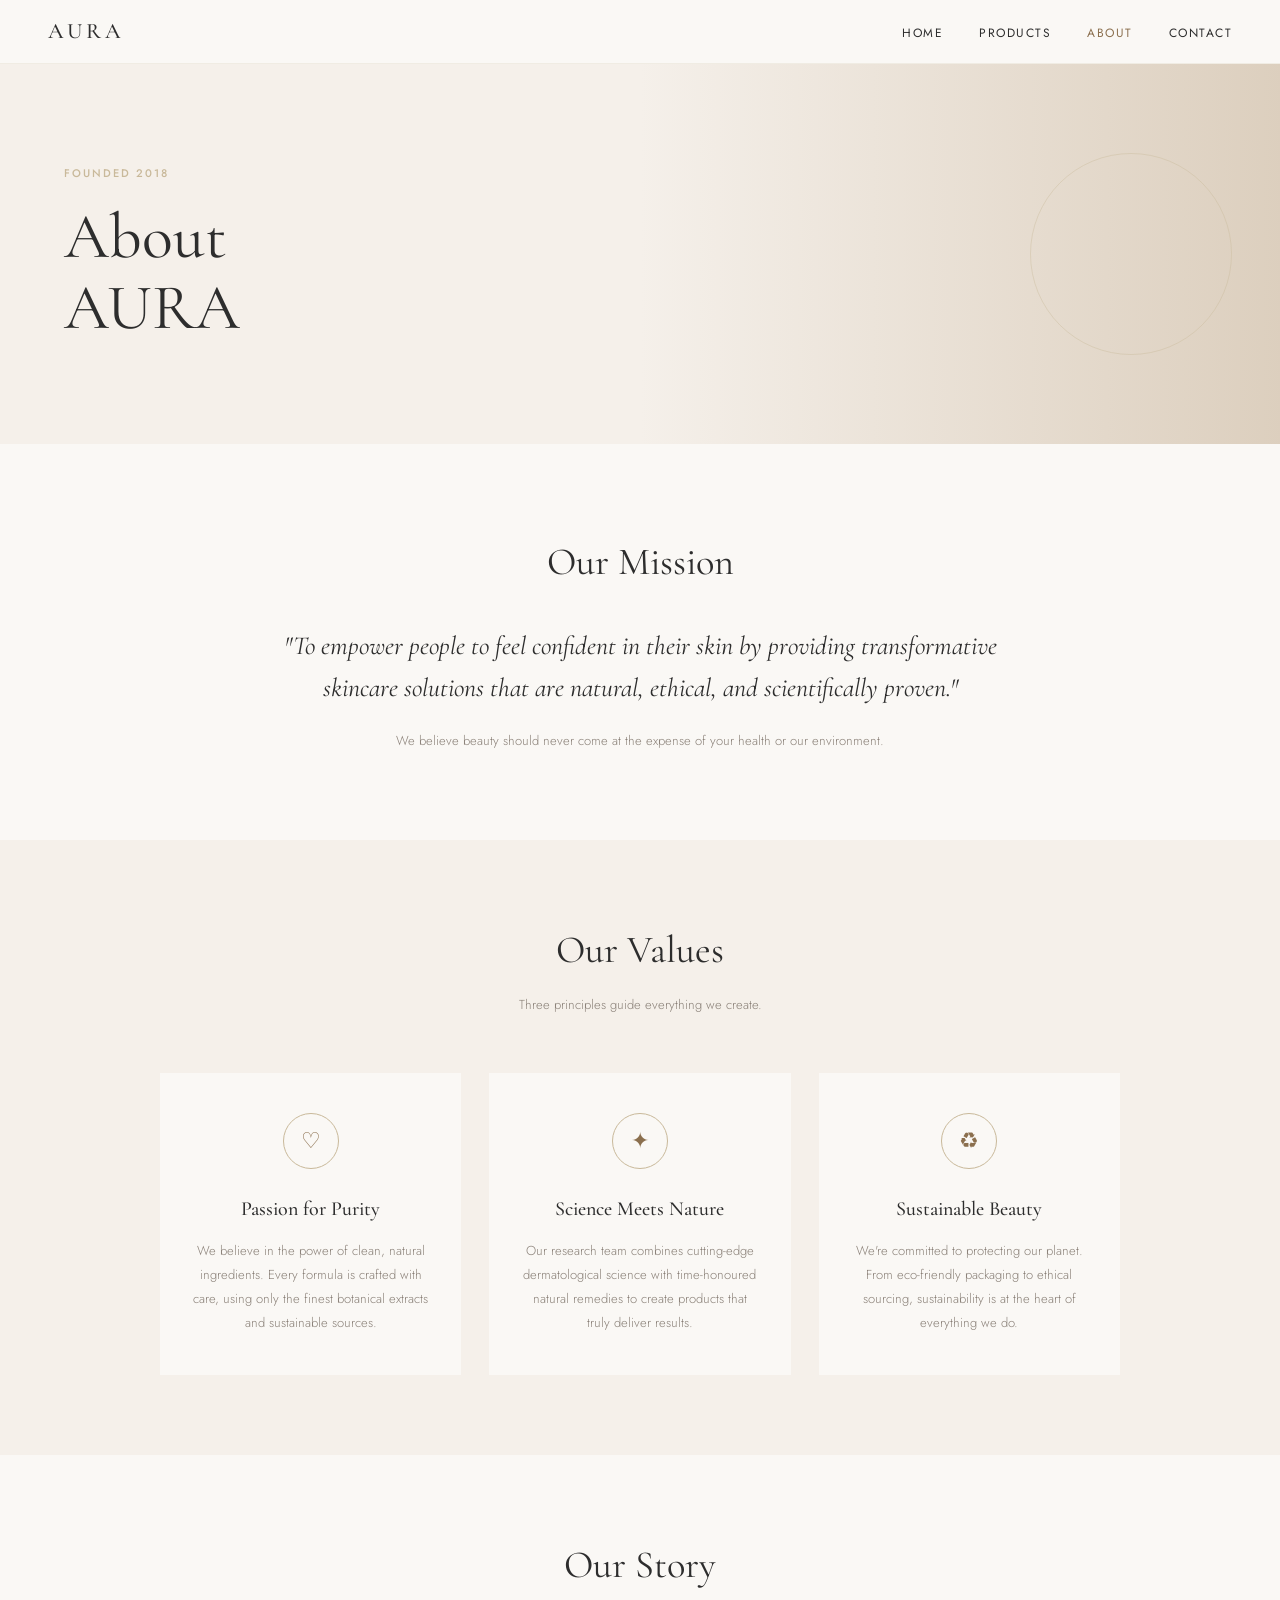
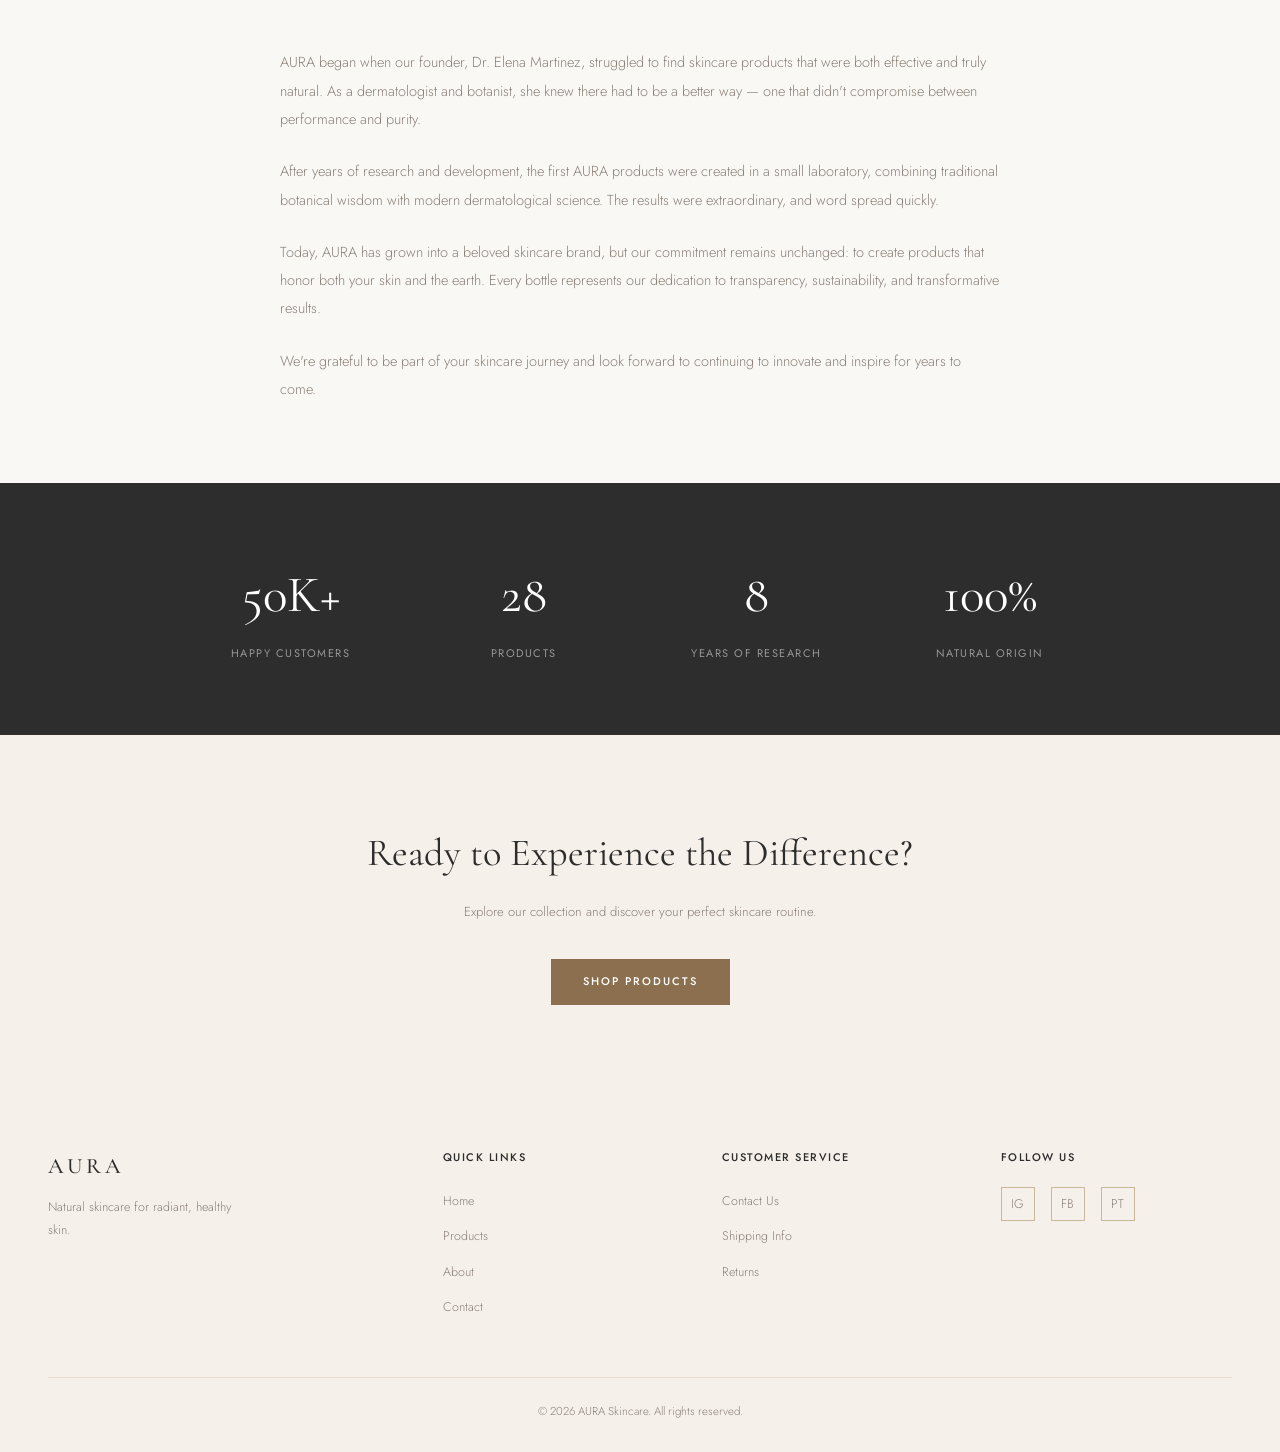
==== about.html @ e43d5040 "finished site" ====
<!DOCTYPE html>
<html lang="en">
<head>
<meta charset="UTF-8">
<meta name="viewport" content="width=device-width, initial-scale=1.0">
<title>AURA Skincare — About Us</title>
<link rel="stylesheet" href="style.css">
<style>
 
  .about-hero {
    background: var(--cream);
    position: relative;
    overflow: hidden;
    min-height: 380px;
    display: flex;
    align-items: center;
    padding: 80px 64px;
  }
  .about-hero-content { position: relative; z-index: 1; }
  .about-hero-eyebrow {
    font-size: 11px;
    letter-spacing: 2px;
    text-transform: uppercase;
    color: var(--taupe);
    margin-bottom: 20px;
    font-weight: 500;
    display: block;
  }
  .about-hero h1 {
    font-family: var(--font-display);
    font-size: clamp(36px, 5vw, 64px);
    font-weight: 400;
    color: var(--charcoal);
    line-height: 1.1;
    max-width: 480px;
  }
  .about-hero-deco {
    position: absolute;
    right: 0; top: 0; bottom: 0;
    width: 50%;
    background: linear-gradient(to left, rgba(200,180,154,0.55) 0%, transparent 100%);
    pointer-events: none;
  }
  .about-hero-deco::after {
    content: '';
    position: absolute;
    right: 48px; top: 50%;
    transform: translateY(-50%);
    width: 200px; height: 200px;
    border: 1px solid rgba(201,185,154,0.4);
    border-radius: 50%;
  }

  
  .mission-section {
    background: var(--warm-white);
    text-align: center;
    padding: 88px 48px;
  }
  .mission-quote {
    font-family: var(--font-display);
    font-size: clamp(18px, 2.5vw, 26px);
    font-weight: 400;
    color: var(--charcoal);
    max-width: 720px;
    margin: 0 auto 20px;
    line-height: 1.6;
    font-style: italic;
  }
  .mission-sub {
    font-size: 13px;
    color: var(--text-muted);
    max-width: 560px;
    margin: 0 auto;
    line-height: 1.8;
  }

  
  .values-section { background: var(--cream); }
  .values-grid {
    display: grid;
    grid-template-columns: repeat(3, 1fr);
    gap: 28px;
    max-width: 960px;
    margin: 0 auto;
  }
  .value-card {
    background: var(--warm-white);
    padding: 40px 32px;
    text-align: center;
    transition: transform 0.3s;
  }
  .value-card:hover { transform: translateY(-4px); }
  .value-card .icon {
    width: 56px; height: 56px;
    border: 1px solid var(--taupe);
    border-radius: 50%;
    display: flex; align-items: center; justify-content: center;
    margin: 0 auto 24px;
    font-size: 22px;
    color: var(--brown);
  }
  .value-card h3 {
    font-family: var(--font-display);
    font-size: 20px;
    font-weight: 500;
    margin-bottom: 14px;
    color: var(--charcoal);
  }
  .value-card p { font-size: 13px; color: var(--text-muted); line-height: 1.85; }

  
  .story-section { background: var(--warm-white); }
  .story-inner {
    max-width: 720px;
    margin: 0 auto;
  }
  .story-inner p {
    font-size: 14.5px;
    color: var(--text-muted);
    line-height: 1.95;
    margin-bottom: 24px;
  }
  .story-inner p:last-child { margin-bottom: 0; }

  
  .stats-section {
    background: var(--charcoal);
    padding: 72px 48px;
  }
  .stats-grid {
    display: grid;
    grid-template-columns: repeat(4, 1fr);
    gap: 32px;
    max-width: 900px;
    margin: 0 auto;
    text-align: center;
  }
  .stat-number {
    font-family: var(--font-display);
    font-size: clamp(36px, 4vw, 52px);
    font-weight: 400;
    color: white;
    margin-bottom: 8px;
  }
  .stat-label {
    font-size: 11px;
    letter-spacing: 1.5px;
    text-transform: uppercase;
    color: rgba(255,255,255,0.5);
    font-weight: 400;
  }

  
  .cta-section {
    background: var(--cream);
    text-align: center;
    padding: 88px 48px;
  }

  
  @media (max-width: 900px) {
    .about-hero { padding: 64px 32px; min-height: 280px; }
    .about-hero-deco { width: 30%; }
    .mission-section { padding: 64px 24px; }
    .values-section { padding: 56px 24px; }
    .values-grid { grid-template-columns: 1fr; gap: 20px; }
    .story-section { padding: 56px 24px; }
    .stats-section { padding: 56px 24px; }
    .stats-grid { grid-template-columns: repeat(2, 1fr); }
    .cta-section { padding: 64px 24px; }
  }
  @media (max-width: 580px) {
    .about-hero { padding: 48px 20px; min-height: 220px; }
    .about-hero-deco { display: none; }
    .stats-grid { grid-template-columns: repeat(2, 1fr); gap: 24px; }
  }
</style>
</head>
<body>

<nav>
  <a href="index.html" class="nav-logo">AURA</a>
  <ul class="nav-links">
    <li><a href="index.html">Home</a></li>
    <li><a href="products.html">Products</a></li>
    <li><a href="about.html" class="active">About</a></li>
    <li><a href="contact.html">Contact</a></li>
  </ul>
  <button class="nav-hamburger" onclick="openMenu()" aria-label="Open menu">
    <span></span><span></span><span></span>
  </button>
</nav>

<div class="mobile-menu" id="mobileMenu">
  <button class="mobile-menu-close" onclick="closeMenu()">&#10005;</button>
  <a href="index.html">Home</a>
  <a href="products.html">Products</a>
  <a href="about.html">About</a>
  <a href="contact.html">Contact</a>
</div>

<div class="page-wrap">


  <div class="about-hero">
    <div class="about-hero-content">
      <span class="about-hero-eyebrow">Founded 2018</span>
      <h1>About<br>AURA</h1>
    </div>
    <div class="about-hero-deco"></div>
  </div>

  
  <section class="mission-section">
    <h2 class="section-title" style="margin-bottom:32px;">Our Mission</h2>
    <p class="mission-quote">"To empower people to feel confident in their skin by providing transformative skincare solutions that are natural, ethical, and scientifically proven."</p>
    <p class="mission-sub">We believe beauty should never come at the expense of your health or our environment.</p>
  </section>


  <section class="values-section">
    <h2 class="section-title">Our Values</h2>
    <p class="section-sub">Three principles guide everything we create.</p>
    <div class="values-grid">
      <div class="value-card">
        <div class="icon">♡</div>
        <h3>Passion for Purity</h3>
        <p>We believe in the power of clean, natural ingredients. Every formula is crafted with care, using only the finest botanical extracts and sustainable sources.</p>
      </div>
      <div class="value-card">
        <div class="icon">✦</div>
        <h3>Science Meets Nature</h3>
        <p>Our research team combines cutting-edge dermatological science with time-honoured natural remedies to create products that truly deliver results.</p>
      </div>
      <div class="value-card">
        <div class="icon">♻</div>
        <h3>Sustainable Beauty</h3>
        <p>We're committed to protecting our planet. From eco-friendly packaging to ethical sourcing, sustainability is at the heart of everything we do.</p>
      </div>
    </div>
  </section>

 
  <section class="story-section">
    <h2 class="section-title" style="margin-bottom:52px;">Our Story</h2>
    <div class="story-inner">
      <p>AURA began when our founder, Dr. Elena Martinez, struggled to find skincare products that were both effective and truly natural. As a dermatologist and botanist, she knew there had to be a better way — one that didn't compromise between performance and purity.</p>
      <p>After years of research and development, the first AURA products were created in a small laboratory, combining traditional botanical wisdom with modern dermatological science. The results were extraordinary, and word spread quickly.</p>
      <p>Today, AURA has grown into a beloved skincare brand, but our commitment remains unchanged: to create products that honor both your skin and the earth. Every bottle represents our dedication to transparency, sustainability, and transformative results.</p>
      <p>We're grateful to be part of your skincare journey and look forward to continuing to innovate and inspire for years to come.</p>
    </div>
  </section>

  
  <div class="stats-section">
    <div class="stats-grid">
      <div>
        <div class="stat-number">50K+</div>
        <div class="stat-label">Happy Customers</div>
      </div>
      <div>
        <div class="stat-number">28</div>
        <div class="stat-label">Products</div>
      </div>
      <div>
        <div class="stat-number">8</div>
        <div class="stat-label">Years of Research</div>
      </div>
      <div>
        <div class="stat-number">100%</div>
        <div class="stat-label">Natural Origin</div>
      </div>
    </div>
  </div>

  
  <div class="cta-section">
    <h2 class="section-title" style="margin-bottom:16px;">Ready to Experience the Difference?</h2>
    <p class="section-sub" style="margin-bottom:36px;">Explore our collection and discover your perfect skincare routine.</p>
    <a href="products.html" class="btn-primary">Shop Products</a>
  </div>

  <footer>
    <div class="footer-grid">
      <div class="footer-brand">
        <a href="index.html" class="nav-logo">AURA</a>
        <p>Natural skincare for radiant, healthy skin.</p>
      </div>
      <div class="footer-col">
        <h4>Quick Links</h4>
        <ul>
          <li><a href="index.html">Home</a></li>
          <li><a href="products.html">Products</a></li>
          <li><a href="about.html">About</a></li>
          <li><a href="contact.html">Contact</a></li>
        </ul>
      </div>
      <div class="footer-col">
        <h4>Customer Service</h4>
        <ul>
          <li><a href="contact.html">Contact Us</a></li>
          <li><a href="#">Shipping Info</a></li>
          <li><a href="#">Returns</a></li>
        </ul>
      </div>
      <div class="footer-col">
        <h4>Follow Us</h4>
        <div class="social-links">
          <a href="#" class="social-link">IG</a>
          <a href="#" class="social-link">FB</a>
          <a href="#" class="social-link">PT</a>
        </div>
      </div>
    </div>
    <div class="footer-bottom">© 2026 AURA Skincare. All rights reserved.</div>
  </footer>

</div>
</body>
</html>
---- style.css ----
@import url('https://fonts.googleapis.com/css2?family=Cormorant+Garamond:ital,wght@0,300;0,400;0,500;0,600;1,300;1,400&family=Jost:wght@300;400;500;600&display=swap');

:root {
  --cream: #f5f0ea;
  --warm-white: #faf8f5;
  --sand: #e8ddd0;
  --taupe: #c9b99a;
  --brown: #8b6f4e;
  --dark-brown: #5c4535;
  --charcoal: #2d2d2d;
  --text-muted: #8a8078;
  --gold: #b8956a;
  --font-display: 'Cormorant Garamond', Georgia, serif;
  --font-body: 'Jost', sans-serif;
}

* { margin: 0; padding: 0; box-sizing: border-box; }
html { scroll-behavior: smooth; }

body {
  font-family: var(--font-body);
  background: var(--warm-white);
  color: var(--charcoal);
  font-weight: 300;
  line-height: 1.6;
}


nav {
  position: fixed;
  top: 0; left: 0; right: 0;
  z-index: 100;
  background: rgba(250,248,245,0.96);
  backdrop-filter: blur(8px);
  border-bottom: 1px solid rgba(201,185,154,0.2);
  display: flex;
  align-items: center;
  justify-content: space-between;
  padding: 0 48px;
  height: 64px;
}

.nav-logo {
  font-family: var(--font-display);
  font-size: 22px;
  font-weight: 500;
  letter-spacing: 4px;
  color: var(--charcoal);
  text-decoration: none;
}

.nav-links {
  display: flex;
  gap: 36px;
  list-style: none;
}

.nav-links a {
  font-size: 12px;
  letter-spacing: 1.5px;
  text-transform: uppercase;
  color: var(--charcoal);
  text-decoration: none;
  font-weight: 400;
  transition: color 0.2s;
}
.nav-links a:hover,
.nav-links a.active { color: var(--brown); }

.nav-hamburger {
  display: none;
  flex-direction: column;
  gap: 5px;
  cursor: pointer;
  padding: 4px;
  background: none;
  border: none;
}
.nav-hamburger span {
  display: block;
  width: 24px;
  height: 1.5px;
  background: var(--charcoal);
  transition: all 0.3s;
}


.mobile-menu {
  display: none;
  position: fixed;
  inset: 0;
  background: var(--warm-white);
  z-index: 200;
  flex-direction: column;
  align-items: center;
  justify-content: center;
  gap: 40px;
}
.mobile-menu.open { display: flex; }
.mobile-menu a {
  font-family: var(--font-display);
  font-size: 32px;
  font-weight: 400;
  color: var(--charcoal);
  text-decoration: none;
  letter-spacing: 2px;
}
.mobile-menu-close {
  position: absolute;
  top: 20px; right: 24px;
  font-size: 28px;
  cursor: pointer;
  color: var(--charcoal);
  background: none;
  border: none;
  line-height: 1;
}


.page-wrap { padding-top: 64px; }


.btn-primary {
  display: inline-block;
  background: var(--brown);
  color: white;
  padding: 14px 32px;
  font-family: var(--font-body);
  font-size: 11px;
  letter-spacing: 2px;
  text-transform: uppercase;
  font-weight: 500;
  border: none;
  cursor: pointer;
  transition: background 0.25s, transform 0.2s;
  text-decoration: none;
}
.btn-primary:hover { background: var(--dark-brown); transform: translateY(-1px); }

.btn-outline {
  display: inline-block;
  background: transparent;
  color: var(--brown);
  padding: 13px 32px;
  font-family: var(--font-body);
  font-size: 11px;
  letter-spacing: 2px;
  text-transform: uppercase;
  font-weight: 500;
  border: 1px solid var(--brown);
  cursor: pointer;
  transition: all 0.25s;
  text-decoration: none;
}
.btn-outline:hover { background: var(--brown); color: white; }


section { padding: 80px 48px; }

.section-title {
  font-family: var(--font-display);
  font-size: clamp(28px, 3vw, 40px);
  font-weight: 400;
  text-align: center;
  margin-bottom: 12px;
  color: var(--charcoal);
}

.section-sub {
  text-align: center;
  font-size: 13px;
  color: var(--text-muted);
  margin-bottom: 56px;
  max-width: 480px;
  margin-left: auto;
  margin-right: auto;
  line-height: 1.8;
}

.center { text-align: center; }


.product-card {
  background: var(--warm-white);
  overflow: hidden;
  transition: transform 0.3s, box-shadow 0.3s;
}
.product-card:hover {
  transform: translateY(-4px);
  box-shadow: 0 12px 40px rgba(0,0,0,0.08);
}
.product-card-img {
  width: 100%;
  aspect-ratio: 1;
  object-fit: cover;
  background: var(--sand);
}
.product-card-body { padding: 20px 20px 24px; }
.product-badge {
  font-size: 10px;
  letter-spacing: 1.5px;
  text-transform: uppercase;
  color: var(--taupe);
  margin-bottom: 6px;
  font-weight: 400;
}
.product-name {
  font-family: var(--font-display);
  font-size: 16px;
  font-weight: 500;
  margin-bottom: 4px;
  color: var(--charcoal);
}
.product-desc {
  font-size: 12px;
  color: var(--text-muted);
  margin-bottom: 16px;
  line-height: 1.7;
}
.product-footer {
  display: flex;
  align-items: center;
  justify-content: space-between;
}
.product-price {
  font-family: var(--font-display);
  font-size: 18px;
  font-weight: 400;
  color: var(--charcoal);
}
.btn-cart {
  background: var(--brown);
  color: white;
  border: none;
  padding: 9px 18px;
  font-size: 10px;
  letter-spacing: 1.5px;
  text-transform: uppercase;
  cursor: pointer;
  font-family: var(--font-body);
  font-weight: 500;
  transition: background 0.2s;
}
.btn-cart:hover { background: var(--dark-brown); }


footer {
  background: var(--cream);
  padding: 56px 48px 32px;
}
.footer-grid {
  display: grid;
  grid-template-columns: 1.5fr 1fr 1fr 1fr;
  gap: 48px;
  margin-bottom: 48px;
}
.footer-brand p {
  font-size: 12.5px;
  color: var(--text-muted);
  line-height: 1.8;
  margin-top: 12px;
  max-width: 200px;
}
.footer-col h4 {
  font-size: 11px;
  letter-spacing: 1.5px;
  text-transform: uppercase;
  font-weight: 500;
  margin-bottom: 20px;
  color: var(--charcoal);
}
.footer-col ul { list-style: none; }
.footer-col li { margin-bottom: 10px; }
.footer-col a {
  font-size: 12.5px;
  color: var(--text-muted);
  text-decoration: none;
  transition: color 0.2s;
}
.footer-col a:hover { color: var(--brown); }
.social-links { display: flex; gap: 16px; }
.social-link {
  width: 34px; height: 34px;
  border: 1px solid var(--taupe);
  display: flex; align-items: center; justify-content: center;
  color: var(--text-muted);
  text-decoration: none;
  font-size: 13px;
  transition: all 0.2s;
}
.social-link:hover { border-color: var(--brown); color: var(--brown); }
.footer-bottom {
  border-top: 1px solid var(--sand);
  padding-top: 24px;
  font-size: 11.5px;
  color: var(--text-muted);
  text-align: center;
}


.newsletter-section {
  background: var(--charcoal);
  padding: 80px 48px;
  text-align: center;
}
.newsletter-section .section-title { color: white; }
.newsletter-section .section-sub { color: rgba(255,255,255,0.55); }
.newsletter-form {
  display: flex;
  max-width: 420px;
  margin: 0 auto;
}
.newsletter-form input {
  flex: 1;
  padding: 14px 20px;
  border: none;
  background: rgba(255,255,255,0.1);
  color: white;
  font-family: var(--font-body);
  font-size: 13px;
  outline: none;
}
.newsletter-form input::placeholder { color: rgba(255,255,255,0.4); }
@media (max-width: 900px) {
  nav { padding: 0 24px; }
  .nav-links { display: none; }
  .nav-hamburger { display: flex; }

  section { padding: 56px 24px; }
  footer { padding: 48px 24px 24px; }

  .footer-grid { grid-template-columns: 1fr 1fr; gap: 36px; }

  .newsletter-section { padding: 56px 24px; }
  .newsletter-form { flex-direction: column; }
}

@media (max-width: 580px) {
  nav { height: 56px; }
  .page-wrap { padding-top: 56px; }
  .footer-grid { grid-template-columns: 1fr; }
  section { padding: 48px 20px; }
}
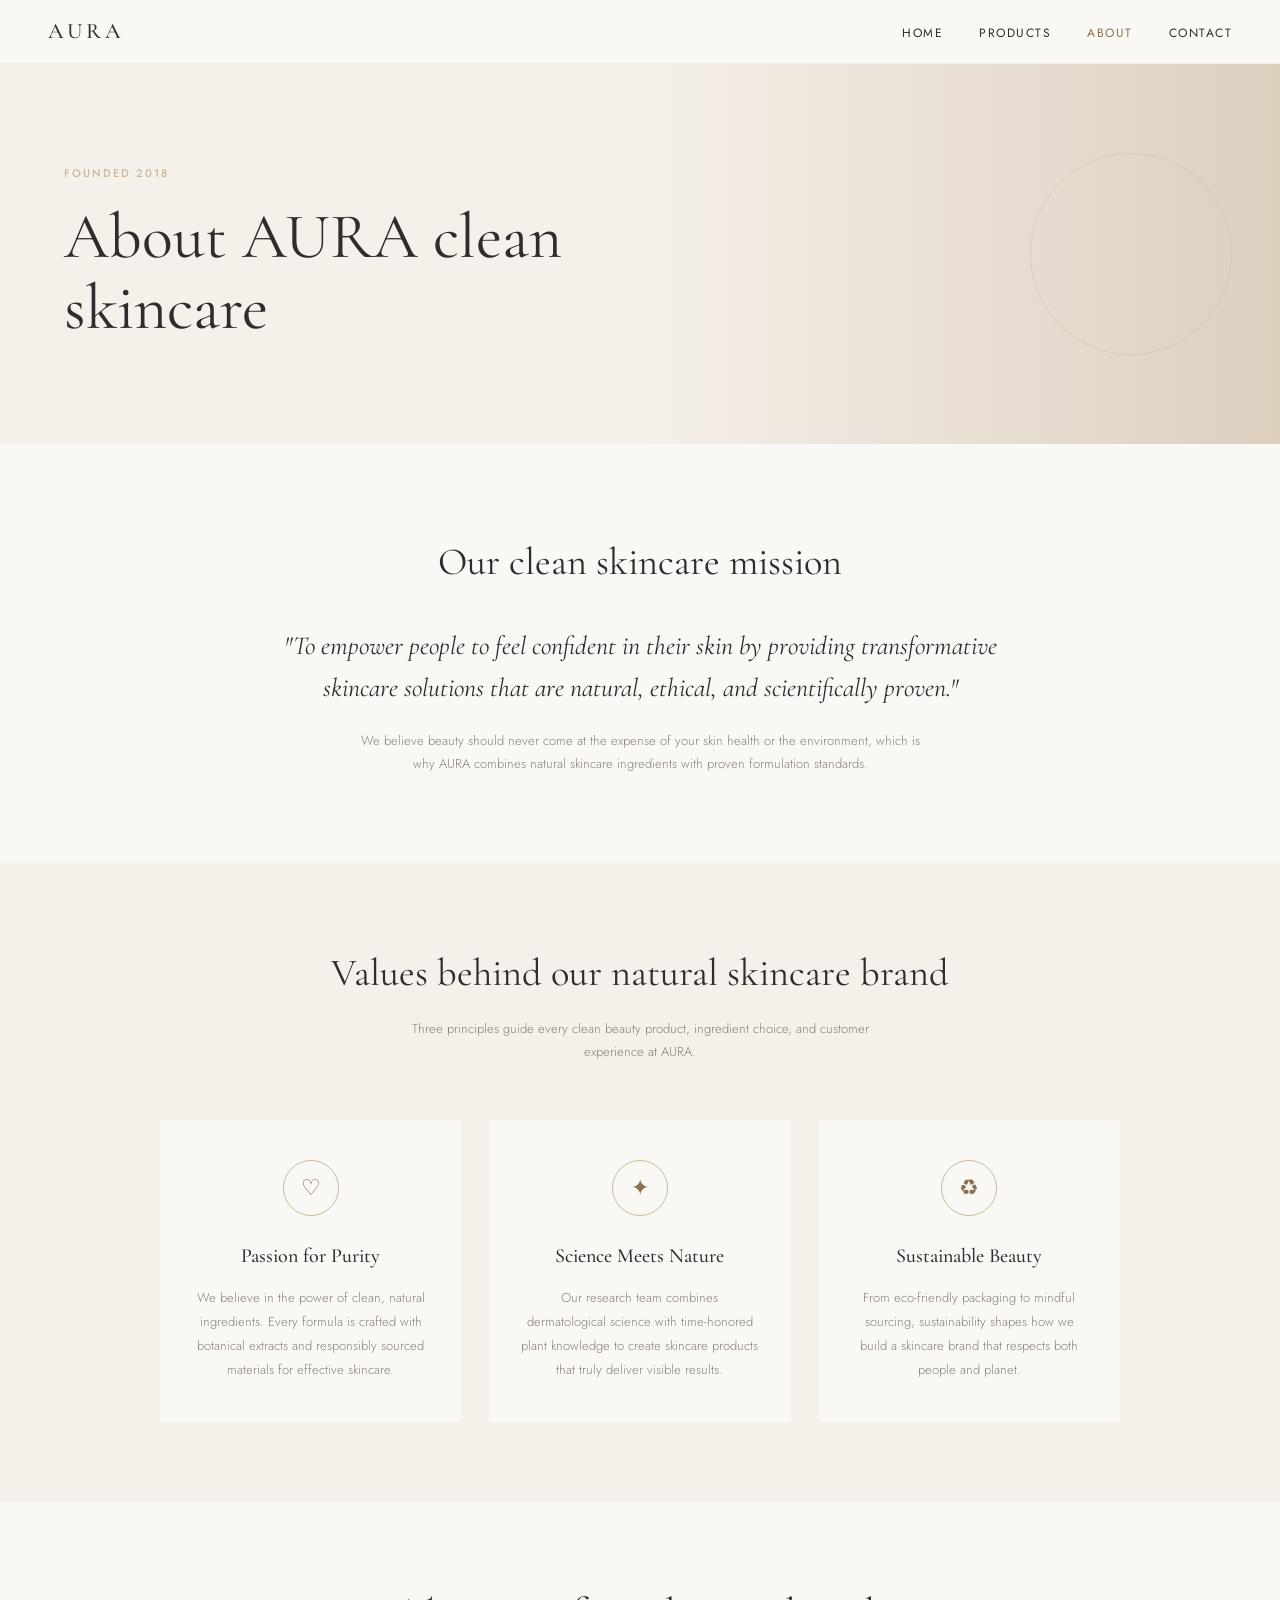
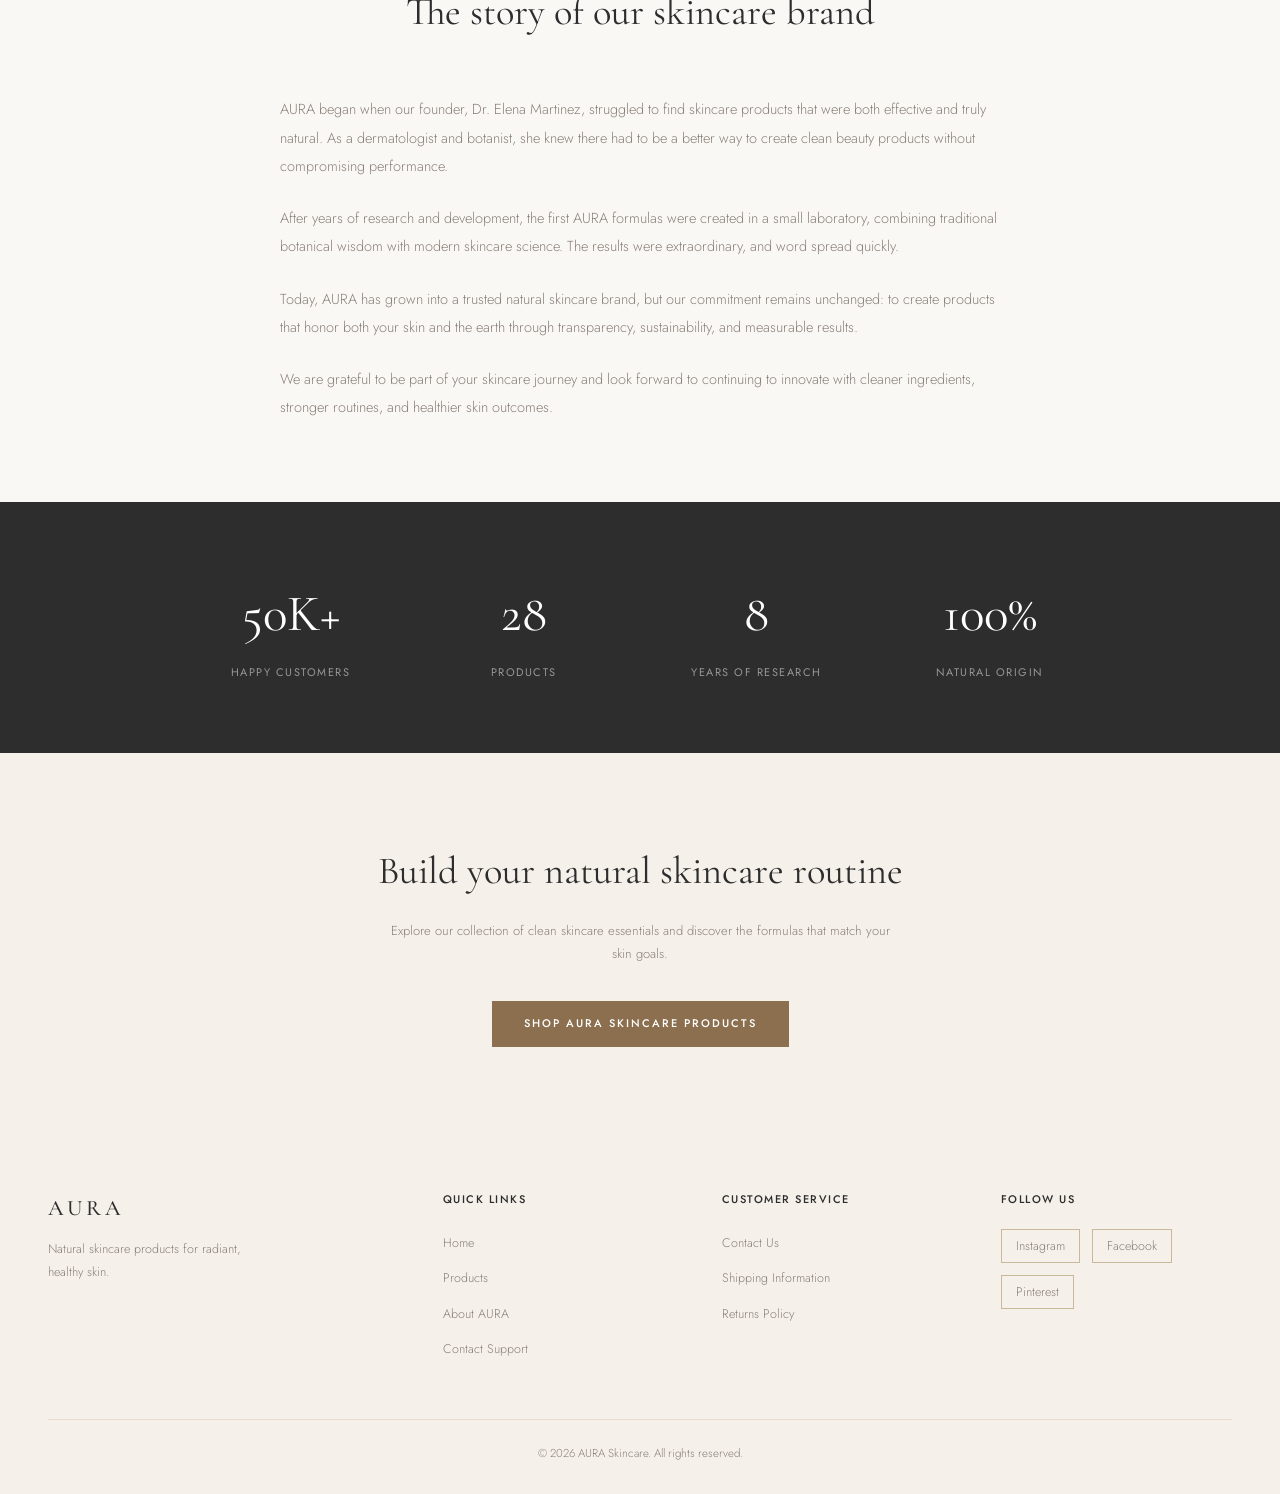
==== commit 49c0047f: "Improve AURA website for Homework 9" ====
--- a/about.html
+++ b/about.html
@@ -3,10 +3,11 @@
 <head>
 <meta charset="UTF-8">
 <meta name="viewport" content="width=device-width, initial-scale=1.0">
-<title>AURA Skincare — About Us</title>
+<meta name="description" content="Learn about AURA Skincare, our clean beauty mission, sustainable skincare values, and the natural skincare philosophy behind every product we create.">
+<meta name="keywords" content="about skincare brand, clean beauty brand, sustainable skincare, natural skincare philosophy, dermatologist skincare brand">
+<title>About AURA Skincare | Clean Beauty Brand Story</title>
 <link rel="stylesheet" href="style.css">
 <style>
- 
   .about-hero {
     background: var(--cream);
     position: relative;
@@ -16,7 +17,10 @@
     align-items: center;
     padding: 80px 64px;
   }
-  .about-hero-content { position: relative; z-index: 1; }
+  .about-hero-content {
+    position: relative;
+    z-index: 1;
+  }
   .about-hero-eyebrow {
     font-size: 11px;
     letter-spacing: 2px;
@@ -32,26 +36,29 @@
     font-weight: 400;
     color: var(--charcoal);
     line-height: 1.1;
-    max-width: 480px;
+    max-width: 560px;
   }
   .about-hero-deco {
     position: absolute;
-    right: 0; top: 0; bottom: 0;
+    right: 0;
+    top: 0;
+    bottom: 0;
     width: 50%;
     background: linear-gradient(to left, rgba(200,180,154,0.55) 0%, transparent 100%);
     pointer-events: none;
   }
   .about-hero-deco::after {
-    content: '';
+    content: "";
     position: absolute;
-    right: 48px; top: 50%;
+    right: 48px;
+    top: 50%;
     transform: translateY(-50%);
-    width: 200px; height: 200px;
+    width: 200px;
+    height: 200px;
     border: 1px solid rgba(201,185,154,0.4);
     border-radius: 50%;
   }
 
-  
   .mission-section {
     background: var(--warm-white);
     text-align: center;
@@ -75,7 +82,6 @@
     line-height: 1.8;
   }
 
-  
   .values-section { background: var(--cream); }
   .values-grid {
     display: grid;
@@ -92,10 +98,13 @@
   }
   .value-card:hover { transform: translateY(-4px); }
   .value-card .icon {
-    width: 56px; height: 56px;
+    width: 56px;
+    height: 56px;
     border: 1px solid var(--taupe);
     border-radius: 50%;
-    display: flex; align-items: center; justify-content: center;
+    display: flex;
+    align-items: center;
+    justify-content: center;
     margin: 0 auto 24px;
     font-size: 22px;
     color: var(--brown);
@@ -107,9 +116,12 @@
     margin-bottom: 14px;
     color: var(--charcoal);
   }
-  .value-card p { font-size: 13px; color: var(--text-muted); line-height: 1.85; }
-
-  
+  .value-card p {
+    font-size: 13px;
+    color: var(--text-muted);
+    line-height: 1.85;
+  }
+
   .story-section { background: var(--warm-white); }
   .story-inner {
     max-width: 720px;
@@ -123,7 +135,6 @@
   }
   .story-inner p:last-child { margin-bottom: 0; }
 
-  
   .stats-section {
     background: var(--charcoal);
     padding: 72px 48px;
@@ -151,109 +162,105 @@
     font-weight: 400;
   }
 
-  
   .cta-section {
     background: var(--cream);
     text-align: center;
     padding: 88px 48px;
   }
 
-  
   @media (max-width: 900px) {
-    .about-hero { padding: 64px 32px; min-height: 280px; }
+    .about-hero {
+      padding: 64px 32px;
+      min-height: 280px;
+    }
     .about-hero-deco { width: 30%; }
     .mission-section { padding: 64px 24px; }
     .values-section { padding: 56px 24px; }
-    .values-grid { grid-template-columns: 1fr; gap: 20px; }
+    .values-grid {
+      grid-template-columns: 1fr;
+      gap: 20px;
+    }
     .story-section { padding: 56px 24px; }
     .stats-section { padding: 56px 24px; }
     .stats-grid { grid-template-columns: repeat(2, 1fr); }
     .cta-section { padding: 64px 24px; }
   }
   @media (max-width: 580px) {
-    .about-hero { padding: 48px 20px; min-height: 220px; }
+    .about-hero {
+      padding: 48px 20px;
+      min-height: 220px;
+    }
     .about-hero-deco { display: none; }
-    .stats-grid { grid-template-columns: repeat(2, 1fr); gap: 24px; }
+    .stats-grid {
+      grid-template-columns: repeat(2, 1fr);
+      gap: 24px;
+    }
   }
 </style>
 </head>
 <body>
-
-<nav>
-  <a href="index.html" class="nav-logo">AURA</a>
-  <ul class="nav-links">
-    <li><a href="index.html">Home</a></li>
-    <li><a href="products.html">Products</a></li>
-    <li><a href="about.html" class="active">About</a></li>
-    <li><a href="contact.html">Contact</a></li>
-  </ul>
-  <button class="nav-hamburger" onclick="openMenu()" aria-label="Open menu">
-    <span></span><span></span><span></span>
-  </button>
-</nav>
-
-<div class="mobile-menu" id="mobileMenu">
-  <button class="mobile-menu-close" onclick="closeMenu()">&#10005;</button>
-  <a href="index.html">Home</a>
-  <a href="products.html">Products</a>
-  <a href="about.html">About</a>
-  <a href="contact.html">Contact</a>
-</div>
-
-<div class="page-wrap">
-
-
-  <div class="about-hero">
+<a class="skip-link" href="#main-content">Skip to main content</a>
+
+<header class="site-header">
+  <nav aria-label="Primary navigation">
+    <a href="index.html" class="nav-logo">AURA</a>
+    <ul class="nav-links">
+      <li><a href="index.html">Home</a></li>
+      <li><a href="products.html">Products</a></li>
+      <li><a href="about.html" class="active">About</a></li>
+      <li><a href="contact.html">Contact</a></li>
+    </ul>
+  </nav>
+</header>
+
+<main class="page-wrap" id="main-content">
+  <section class="about-hero" aria-labelledby="about-hero-title">
     <div class="about-hero-content">
       <span class="about-hero-eyebrow">Founded 2018</span>
-      <h1>About<br>AURA</h1>
-    </div>
-    <div class="about-hero-deco"></div>
-  </div>
-
-  
+      <h1 id="about-hero-title">About AURA clean skincare</h1>
+    </div>
+    <div class="about-hero-deco" aria-hidden="true"></div>
+  </section>
+
   <section class="mission-section">
-    <h2 class="section-title" style="margin-bottom:32px;">Our Mission</h2>
+    <h2 class="section-title" style="margin-bottom:32px;">Our clean skincare mission</h2>
     <p class="mission-quote">"To empower people to feel confident in their skin by providing transformative skincare solutions that are natural, ethical, and scientifically proven."</p>
-    <p class="mission-sub">We believe beauty should never come at the expense of your health or our environment.</p>
-  </section>
-
+    <p class="mission-sub">We believe beauty should never come at the expense of your skin health or the environment, which is why AURA combines natural skincare ingredients with proven formulation standards.</p>
+  </section>
 
   <section class="values-section">
-    <h2 class="section-title">Our Values</h2>
-    <p class="section-sub">Three principles guide everything we create.</p>
+    <h2 class="section-title">Values behind our natural skincare brand</h2>
+    <p class="section-sub">Three principles guide every clean beauty product, ingredient choice, and customer experience at AURA.</p>
     <div class="values-grid">
-      <div class="value-card">
-        <div class="icon">♡</div>
+      <article class="value-card">
+        <div class="icon" aria-hidden="true">♡</div>
         <h3>Passion for Purity</h3>
-        <p>We believe in the power of clean, natural ingredients. Every formula is crafted with care, using only the finest botanical extracts and sustainable sources.</p>
-      </div>
-      <div class="value-card">
-        <div class="icon">✦</div>
+        <p>We believe in the power of clean, natural ingredients. Every formula is crafted with botanical extracts and responsibly sourced materials for effective skincare.</p>
+      </article>
+      <article class="value-card">
+        <div class="icon" aria-hidden="true">✦</div>
         <h3>Science Meets Nature</h3>
-        <p>Our research team combines cutting-edge dermatological science with time-honoured natural remedies to create products that truly deliver results.</p>
-      </div>
-      <div class="value-card">
-        <div class="icon">♻</div>
+        <p>Our research team combines dermatological science with time-honored plant knowledge to create skincare products that truly deliver visible results.</p>
+      </article>
+      <article class="value-card">
+        <div class="icon" aria-hidden="true">♻</div>
         <h3>Sustainable Beauty</h3>
-        <p>We're committed to protecting our planet. From eco-friendly packaging to ethical sourcing, sustainability is at the heart of everything we do.</p>
-      </div>
-    </div>
-  </section>
-
- 
+        <p>From eco-friendly packaging to mindful sourcing, sustainability shapes how we build a skincare brand that respects both people and planet.</p>
+      </article>
+    </div>
+  </section>
+
   <section class="story-section">
-    <h2 class="section-title" style="margin-bottom:52px;">Our Story</h2>
+    <h2 class="section-title" style="margin-bottom:52px;">The story of our skincare brand</h2>
     <div class="story-inner">
-      <p>AURA began when our founder, Dr. Elena Martinez, struggled to find skincare products that were both effective and truly natural. As a dermatologist and botanist, she knew there had to be a better way — one that didn't compromise between performance and purity.</p>
-      <p>After years of research and development, the first AURA products were created in a small laboratory, combining traditional botanical wisdom with modern dermatological science. The results were extraordinary, and word spread quickly.</p>
-      <p>Today, AURA has grown into a beloved skincare brand, but our commitment remains unchanged: to create products that honor both your skin and the earth. Every bottle represents our dedication to transparency, sustainability, and transformative results.</p>
-      <p>We're grateful to be part of your skincare journey and look forward to continuing to innovate and inspire for years to come.</p>
-    </div>
-  </section>
-
-  
-  <div class="stats-section">
+      <p>AURA began when our founder, Dr. Elena Martinez, struggled to find skincare products that were both effective and truly natural. As a dermatologist and botanist, she knew there had to be a better way to create clean beauty products without compromising performance.</p>
+      <p>After years of research and development, the first AURA formulas were created in a small laboratory, combining traditional botanical wisdom with modern skincare science. The results were extraordinary, and word spread quickly.</p>
+      <p>Today, AURA has grown into a trusted natural skincare brand, but our commitment remains unchanged: to create products that honor both your skin and the earth through transparency, sustainability, and measurable results.</p>
+      <p>We are grateful to be part of your skincare journey and look forward to continuing to innovate with cleaner ingredients, stronger routines, and healthier skin outcomes.</p>
+    </div>
+  </section>
+
+  <section class="stats-section" aria-label="AURA brand statistics">
     <div class="stats-grid">
       <div>
         <div class="stat-number">50K+</div>
@@ -272,50 +279,48 @@
         <div class="stat-label">Natural Origin</div>
       </div>
     </div>
+  </section>
+
+  <section class="cta-section">
+    <h2 class="section-title" style="margin-bottom:16px;">Build your natural skincare routine</h2>
+    <p class="section-sub" style="margin-bottom:36px;">Explore our collection of clean skincare essentials and discover the formulas that match your skin goals.</p>
+    <a href="products.html" class="btn-primary">Shop AURA Skincare Products</a>
+  </section>
+</main>
+
+<footer>
+  <div class="footer-grid">
+    <div class="footer-brand">
+      <a href="index.html" class="nav-logo">AURA</a>
+      <p>Natural skincare products for radiant, healthy skin.</p>
+    </div>
+    <div class="footer-col">
+      <h2>Quick Links</h2>
+      <ul>
+        <li><a href="index.html">Home</a></li>
+        <li><a href="products.html">Products</a></li>
+        <li><a href="about.html">About AURA</a></li>
+        <li><a href="contact.html">Contact Support</a></li>
+      </ul>
+    </div>
+    <div class="footer-col">
+      <h2>Customer Service</h2>
+      <ul>
+        <li><a href="contact.html">Contact Us</a></li>
+        <li><a href="contact.html#shipping-information">Shipping Information</a></li>
+        <li><a href="contact.html#returns-policy">Returns Policy</a></li>
+      </ul>
+    </div>
+    <div class="footer-col">
+      <h2>Follow Us</h2>
+      <div class="social-links">
+        <a href="https://www.instagram.com/" class="social-link" aria-label="Visit AURA on Instagram">Instagram</a>
+        <a href="https://www.facebook.com/" class="social-link" aria-label="Visit AURA on Facebook">Facebook</a>
+        <a href="https://www.pinterest.com/" class="social-link" aria-label="Visit AURA on Pinterest">Pinterest</a>
+      </div>
+    </div>
   </div>
-
-  
-  <div class="cta-section">
-    <h2 class="section-title" style="margin-bottom:16px;">Ready to Experience the Difference?</h2>
-    <p class="section-sub" style="margin-bottom:36px;">Explore our collection and discover your perfect skincare routine.</p>
-    <a href="products.html" class="btn-primary">Shop Products</a>
-  </div>
-
-  <footer>
-    <div class="footer-grid">
-      <div class="footer-brand">
-        <a href="index.html" class="nav-logo">AURA</a>
-        <p>Natural skincare for radiant, healthy skin.</p>
-      </div>
-      <div class="footer-col">
-        <h4>Quick Links</h4>
-        <ul>
-          <li><a href="index.html">Home</a></li>
-          <li><a href="products.html">Products</a></li>
-          <li><a href="about.html">About</a></li>
-          <li><a href="contact.html">Contact</a></li>
-        </ul>
-      </div>
-      <div class="footer-col">
-        <h4>Customer Service</h4>
-        <ul>
-          <li><a href="contact.html">Contact Us</a></li>
-          <li><a href="#">Shipping Info</a></li>
-          <li><a href="#">Returns</a></li>
-        </ul>
-      </div>
-      <div class="footer-col">
-        <h4>Follow Us</h4>
-        <div class="social-links">
-          <a href="#" class="social-link">IG</a>
-          <a href="#" class="social-link">FB</a>
-          <a href="#" class="social-link">PT</a>
-        </div>
-      </div>
-    </div>
-    <div class="footer-bottom">© 2026 AURA Skincare. All rights reserved.</div>
-  </footer>
-
-</div>
+  <div class="footer-bottom">© 2026 AURA Skincare. All rights reserved.</div>
+</footer>
 </body>
 </html>
--- a/style.css
+++ b/style.css
@@ -14,8 +14,15 @@
   --font-body: 'Jost', sans-serif;
 }
 
-* { margin: 0; padding: 0; box-sizing: border-box; }
-html { scroll-behavior: smooth; }
+* {
+  margin: 0;
+  padding: 0;
+  box-sizing: border-box;
+}
+
+html {
+  scroll-behavior: smooth;
+}
 
 body {
   font-family: var(--font-body);
@@ -25,19 +32,63 @@
   line-height: 1.6;
 }
 
+img {
+  display: block;
+  max-width: 100%;
+}
+
+button,
+input,
+select,
+textarea {
+  font: inherit;
+}
+
+.skip-link {
+  position: absolute;
+  left: 16px;
+  top: -48px;
+  z-index: 300;
+  padding: 10px 16px;
+  color: #fff;
+  background: var(--dark-brown);
+  text-decoration: none;
+  transition: top 0.2s ease;
+}
+
+.skip-link:focus {
+  top: 16px;
+}
+
+.visually-hidden {
+  position: absolute;
+  width: 1px;
+  height: 1px;
+  padding: 0;
+  margin: -1px;
+  overflow: hidden;
+  clip: rect(0, 0, 0, 0);
+  white-space: nowrap;
+  border: 0;
+}
+
+.site-header {
+  position: sticky;
+  top: 0;
+  z-index: 100;
+}
 
 nav {
-  position: fixed;
-  top: 0; left: 0; right: 0;
-  z-index: 100;
-  background: rgba(250,248,245,0.96);
+  background: rgba(250, 248, 245, 0.96);
   backdrop-filter: blur(8px);
-  border-bottom: 1px solid rgba(201,185,154,0.2);
+  border-bottom: 1px solid rgba(201, 185, 154, 0.2);
   display: flex;
   align-items: center;
   justify-content: space-between;
+  flex-wrap: wrap;
+  gap: 16px;
   padding: 0 48px;
-  height: 64px;
+  min-height: 64px;
 }
 
 .nav-logo {
@@ -52,6 +103,7 @@
 .nav-links {
   display: flex;
   gap: 36px;
+  flex-wrap: wrap;
   list-style: none;
 }
 
@@ -64,68 +116,21 @@
   font-weight: 400;
   transition: color 0.2s;
 }
+
 .nav-links a:hover,
-.nav-links a.active { color: var(--brown); }
-
-.nav-hamburger {
-  display: none;
-  flex-direction: column;
-  gap: 5px;
-  cursor: pointer;
-  padding: 4px;
-  background: none;
-  border: none;
-}
-.nav-hamburger span {
-  display: block;
-  width: 24px;
-  height: 1.5px;
-  background: var(--charcoal);
-  transition: all 0.3s;
-}
-
-
-.mobile-menu {
-  display: none;
-  position: fixed;
-  inset: 0;
-  background: var(--warm-white);
-  z-index: 200;
-  flex-direction: column;
-  align-items: center;
-  justify-content: center;
-  gap: 40px;
-}
-.mobile-menu.open { display: flex; }
-.mobile-menu a {
-  font-family: var(--font-display);
-  font-size: 32px;
-  font-weight: 400;
-  color: var(--charcoal);
-  text-decoration: none;
-  letter-spacing: 2px;
-}
-.mobile-menu-close {
-  position: absolute;
-  top: 20px; right: 24px;
-  font-size: 28px;
-  cursor: pointer;
-  color: var(--charcoal);
-  background: none;
-  border: none;
-  line-height: 1;
-}
-
-
-.page-wrap { padding-top: 64px; }
-
+.nav-links a.active {
+  color: var(--brown);
+}
+
+.page-wrap {
+  min-height: calc(100vh - 64px);
+}
 
 .btn-primary {
   display: inline-block;
   background: var(--brown);
   color: white;
   padding: 14px 32px;
-  font-family: var(--font-body);
   font-size: 11px;
   letter-spacing: 2px;
   text-transform: uppercase;
@@ -135,14 +140,17 @@
   transition: background 0.25s, transform 0.2s;
   text-decoration: none;
 }
-.btn-primary:hover { background: var(--dark-brown); transform: translateY(-1px); }
+
+.btn-primary:hover {
+  background: var(--dark-brown);
+  transform: translateY(-1px);
+}
 
 .btn-outline {
   display: inline-block;
   background: transparent;
   color: var(--brown);
   padding: 13px 32px;
-  font-family: var(--font-body);
   font-size: 11px;
   letter-spacing: 2px;
   text-transform: uppercase;
@@ -152,10 +160,15 @@
   transition: all 0.25s;
   text-decoration: none;
 }
-.btn-outline:hover { background: var(--brown); color: white; }
-
-
-section { padding: 80px 48px; }
+
+.btn-outline:hover {
+  background: var(--brown);
+  color: white;
+}
+
+section {
+  padding: 80px 48px;
+}
 
 .section-title {
   font-family: var(--font-display);
@@ -171,31 +184,38 @@
   font-size: 13px;
   color: var(--text-muted);
   margin-bottom: 56px;
-  max-width: 480px;
+  max-width: 520px;
   margin-left: auto;
   margin-right: auto;
   line-height: 1.8;
 }
 
-.center { text-align: center; }
-
+.center {
+  text-align: center;
+}
 
 .product-card {
   background: var(--warm-white);
   overflow: hidden;
   transition: transform 0.3s, box-shadow 0.3s;
 }
+
 .product-card:hover {
   transform: translateY(-4px);
-  box-shadow: 0 12px 40px rgba(0,0,0,0.08);
-}
+  box-shadow: 0 12px 40px rgba(0, 0, 0, 0.08);
+}
+
 .product-card-img {
   width: 100%;
   aspect-ratio: 1;
   object-fit: cover;
   background: var(--sand);
 }
-.product-card-body { padding: 20px 20px 24px; }
+
+.product-card-body {
+  padding: 20px 20px 24px;
+}
+
 .product-badge {
   font-size: 10px;
   letter-spacing: 1.5px;
@@ -204,30 +224,36 @@
   margin-bottom: 6px;
   font-weight: 400;
 }
+
 .product-name {
   font-family: var(--font-display);
-  font-size: 16px;
+  font-size: 22px;
   font-weight: 500;
   margin-bottom: 4px;
   color: var(--charcoal);
 }
+
 .product-desc {
   font-size: 12px;
   color: var(--text-muted);
   margin-bottom: 16px;
   line-height: 1.7;
 }
+
 .product-footer {
   display: flex;
   align-items: center;
   justify-content: space-between;
-}
+  gap: 16px;
+}
+
 .product-price {
   font-family: var(--font-display);
   font-size: 18px;
   font-weight: 400;
   color: var(--charcoal);
 }
+
 .btn-cart {
   background: var(--brown);
   color: white;
@@ -237,58 +263,87 @@
   letter-spacing: 1.5px;
   text-transform: uppercase;
   cursor: pointer;
-  font-family: var(--font-body);
   font-weight: 500;
   transition: background 0.2s;
 }
-.btn-cart:hover { background: var(--dark-brown); }
-
+
+.btn-cart:hover {
+  background: var(--dark-brown);
+}
 
 footer {
   background: var(--cream);
   padding: 56px 48px 32px;
 }
+
 .footer-grid {
   display: grid;
   grid-template-columns: 1.5fr 1fr 1fr 1fr;
   gap: 48px;
   margin-bottom: 48px;
 }
+
 .footer-brand p {
   font-size: 12.5px;
   color: var(--text-muted);
   line-height: 1.8;
   margin-top: 12px;
-  max-width: 200px;
-}
-.footer-col h4 {
+  max-width: 220px;
+}
+
+.footer-col h2 {
   font-size: 11px;
   letter-spacing: 1.5px;
   text-transform: uppercase;
   font-weight: 500;
   margin-bottom: 20px;
   color: var(--charcoal);
-}
-.footer-col ul { list-style: none; }
-.footer-col li { margin-bottom: 10px; }
+  font-family: var(--font-body);
+}
+
+.footer-col ul {
+  list-style: none;
+}
+
+.footer-col li {
+  margin-bottom: 10px;
+}
+
 .footer-col a {
   font-size: 12.5px;
   color: var(--text-muted);
   text-decoration: none;
   transition: color 0.2s;
 }
-.footer-col a:hover { color: var(--brown); }
-.social-links { display: flex; gap: 16px; }
+
+.footer-col a:hover {
+  color: var(--brown);
+}
+
+.social-links {
+  display: flex;
+  flex-wrap: wrap;
+  gap: 12px;
+}
+
 .social-link {
-  width: 34px; height: 34px;
+  min-height: 34px;
+  padding: 0 14px;
   border: 1px solid var(--taupe);
-  display: flex; align-items: center; justify-content: center;
-  color: var(--text-muted);
-  text-decoration: none;
-  font-size: 13px;
+  display: inline-flex;
+  align-items: center;
+  justify-content: center;
+  color: var(--text-muted);
+  text-decoration: none;
+  font-size: 12px;
   transition: all 0.2s;
 }
-.social-link:hover { border-color: var(--brown); color: var(--brown); }
+
+.social-link:hover {
+  border-color: var(--brown);
+  color: var(--brown);
+}
+
 .footer-bottom {
   border-top: 1px solid var(--sand);
   padding-top: 24px;
@@ -297,47 +352,120 @@
   text-align: center;
 }
 
-
 .newsletter-section {
   background: var(--charcoal);
   padding: 80px 48px;
   text-align: center;
 }
-.newsletter-section .section-title { color: white; }
-.newsletter-section .section-sub { color: rgba(255,255,255,0.55); }
+
+.newsletter-section .section-title {
+  color: white;
+}
+
+.newsletter-section .section-sub {
+  color: rgba(255, 255, 255, 0.55);
+}
+
 .newsletter-form {
   display: flex;
-  max-width: 420px;
+  gap: 0;
+  max-width: 520px;
   margin: 0 auto;
 }
+
 .newsletter-form input {
   flex: 1;
   padding: 14px 20px;
   border: none;
-  background: rgba(255,255,255,0.1);
+  background: rgba(255, 255, 255, 0.1);
   color: white;
-  font-family: var(--font-body);
   font-size: 13px;
   outline: none;
 }
-.newsletter-form input::placeholder { color: rgba(255,255,255,0.4); }
+
+.newsletter-form input::placeholder {
+  color: rgba(255, 255, 255, 0.4);
+}
+
+.newsletter-feedback {
+  margin-top: 16px;
+  color: rgba(255, 255, 255, 0.78);
+  font-size: 12px;
+  letter-spacing: 0.04em;
+}
+
+.form-note {
+  margin-top: 18px;
+  text-align: center;
+  font-size: 12px;
+  color: var(--text-muted);
+}
+
+a:focus-visible,
+button:focus-visible,
+input:focus-visible,
+textarea:focus-visible,
+select:focus-visible {
+  outline: 2px solid var(--brown);
+  outline-offset: 3px;
+}
+
 @media (max-width: 900px) {
-  nav { padding: 0 24px; }
-  .nav-links { display: none; }
-  .nav-hamburger { display: flex; }
-
-  section { padding: 56px 24px; }
-  footer { padding: 48px 24px 24px; }
-
-  .footer-grid { grid-template-columns: 1fr 1fr; gap: 36px; }
-
-  .newsletter-section { padding: 56px 24px; }
-  .newsletter-form { flex-direction: column; }
+  nav {
+    padding: 14px 24px;
+    min-height: 64px;
+    align-items: center;
+  }
+
+  .nav-links {
+    gap: 18px;
+    justify-content: flex-end;
+  }
+
+  section {
+    padding: 56px 24px;
+  }
+
+  footer {
+    padding: 48px 24px 24px;
+  }
+
+  .footer-grid {
+    grid-template-columns: 1fr 1fr;
+    gap: 36px;
+  }
+
+  .newsletter-section {
+    padding: 56px 24px;
+  }
+
+  .newsletter-form {
+    flex-direction: column;
+    gap: 12px;
+  }
 }
 
 @media (max-width: 580px) {
-  nav { height: 56px; }
-  .page-wrap { padding-top: 56px; }
-  .footer-grid { grid-template-columns: 1fr; }
-  section { padding: 48px 20px; }
-}
+  nav {
+    min-height: 56px;
+    padding: 12px 20px;
+  }
+
+  .nav-links {
+    width: 100%;
+    gap: 14px;
+    justify-content: flex-start;
+  }
+
+  .page-wrap {
+    min-height: calc(100vh - 56px);
+  }
+
+  .footer-grid {
+    grid-template-columns: 1fr;
+  }
+
+  section {
+    padding: 48px 20px;
+  }
+}
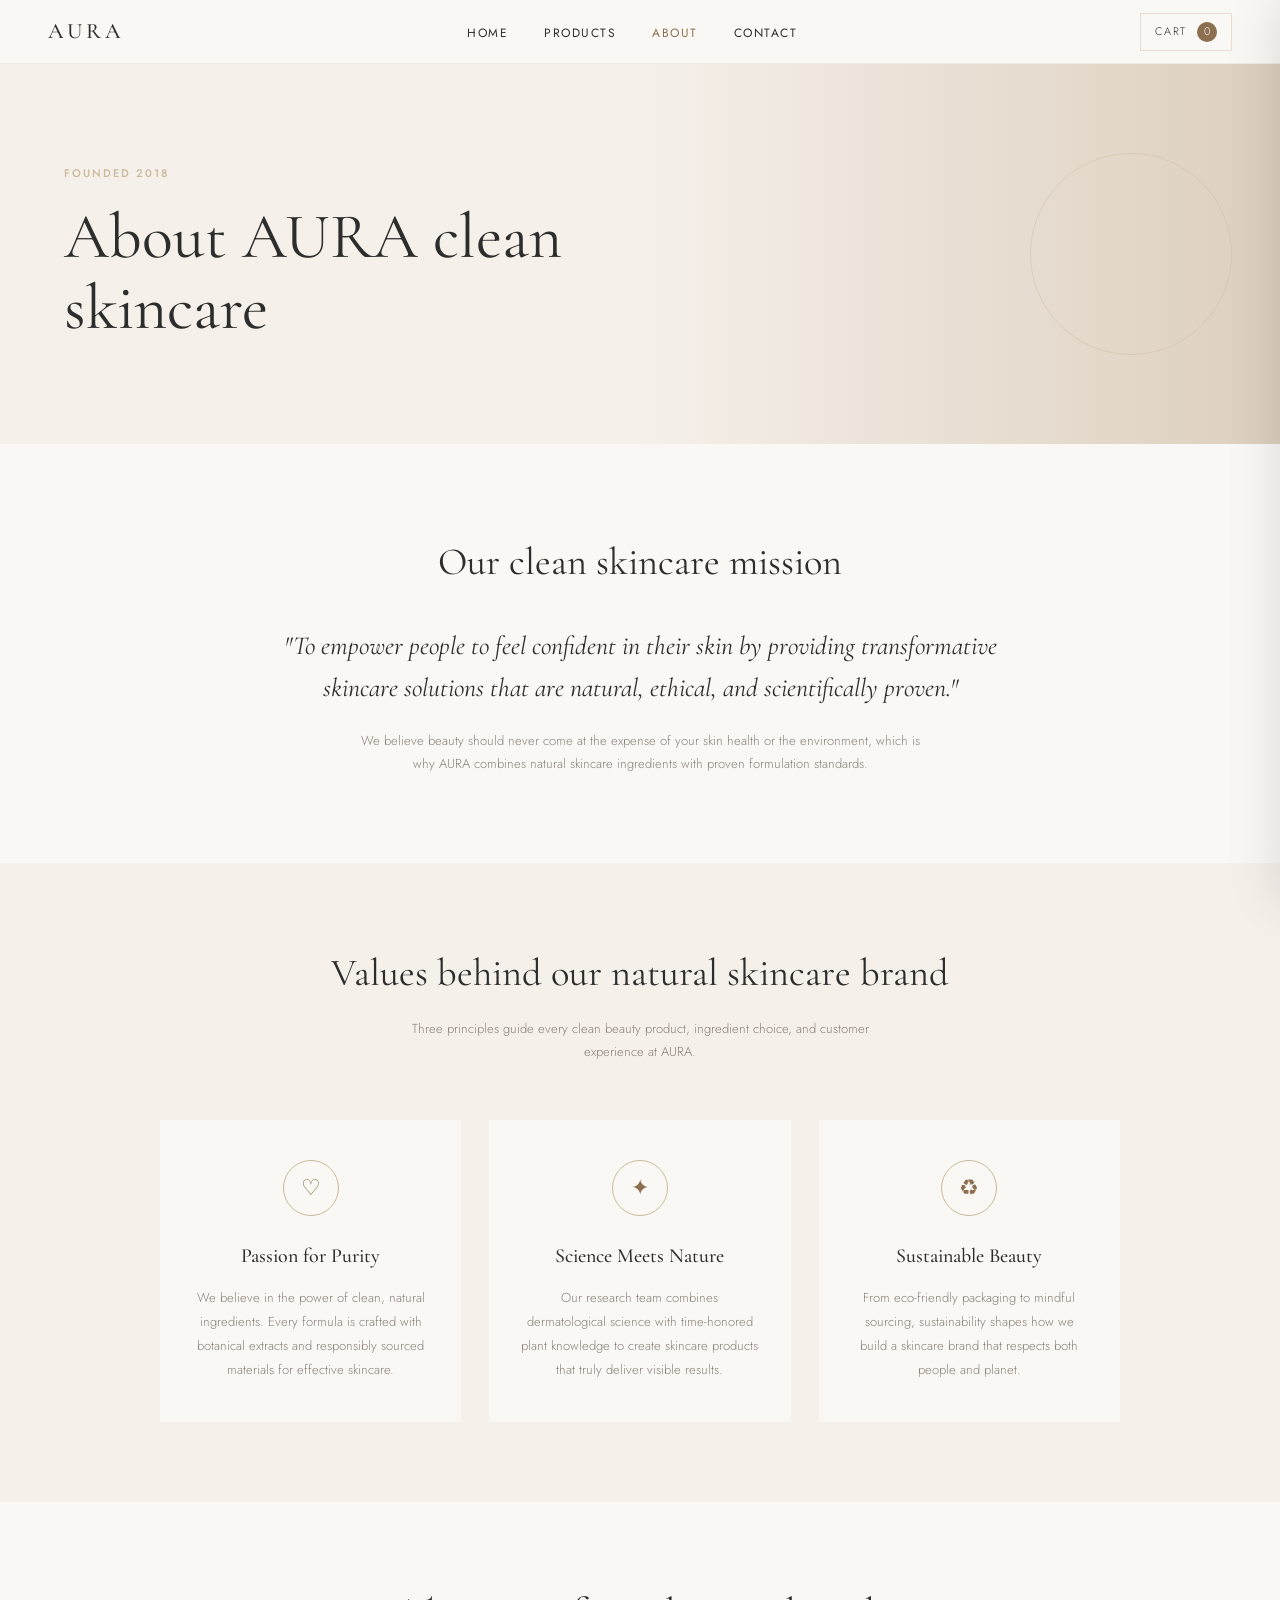
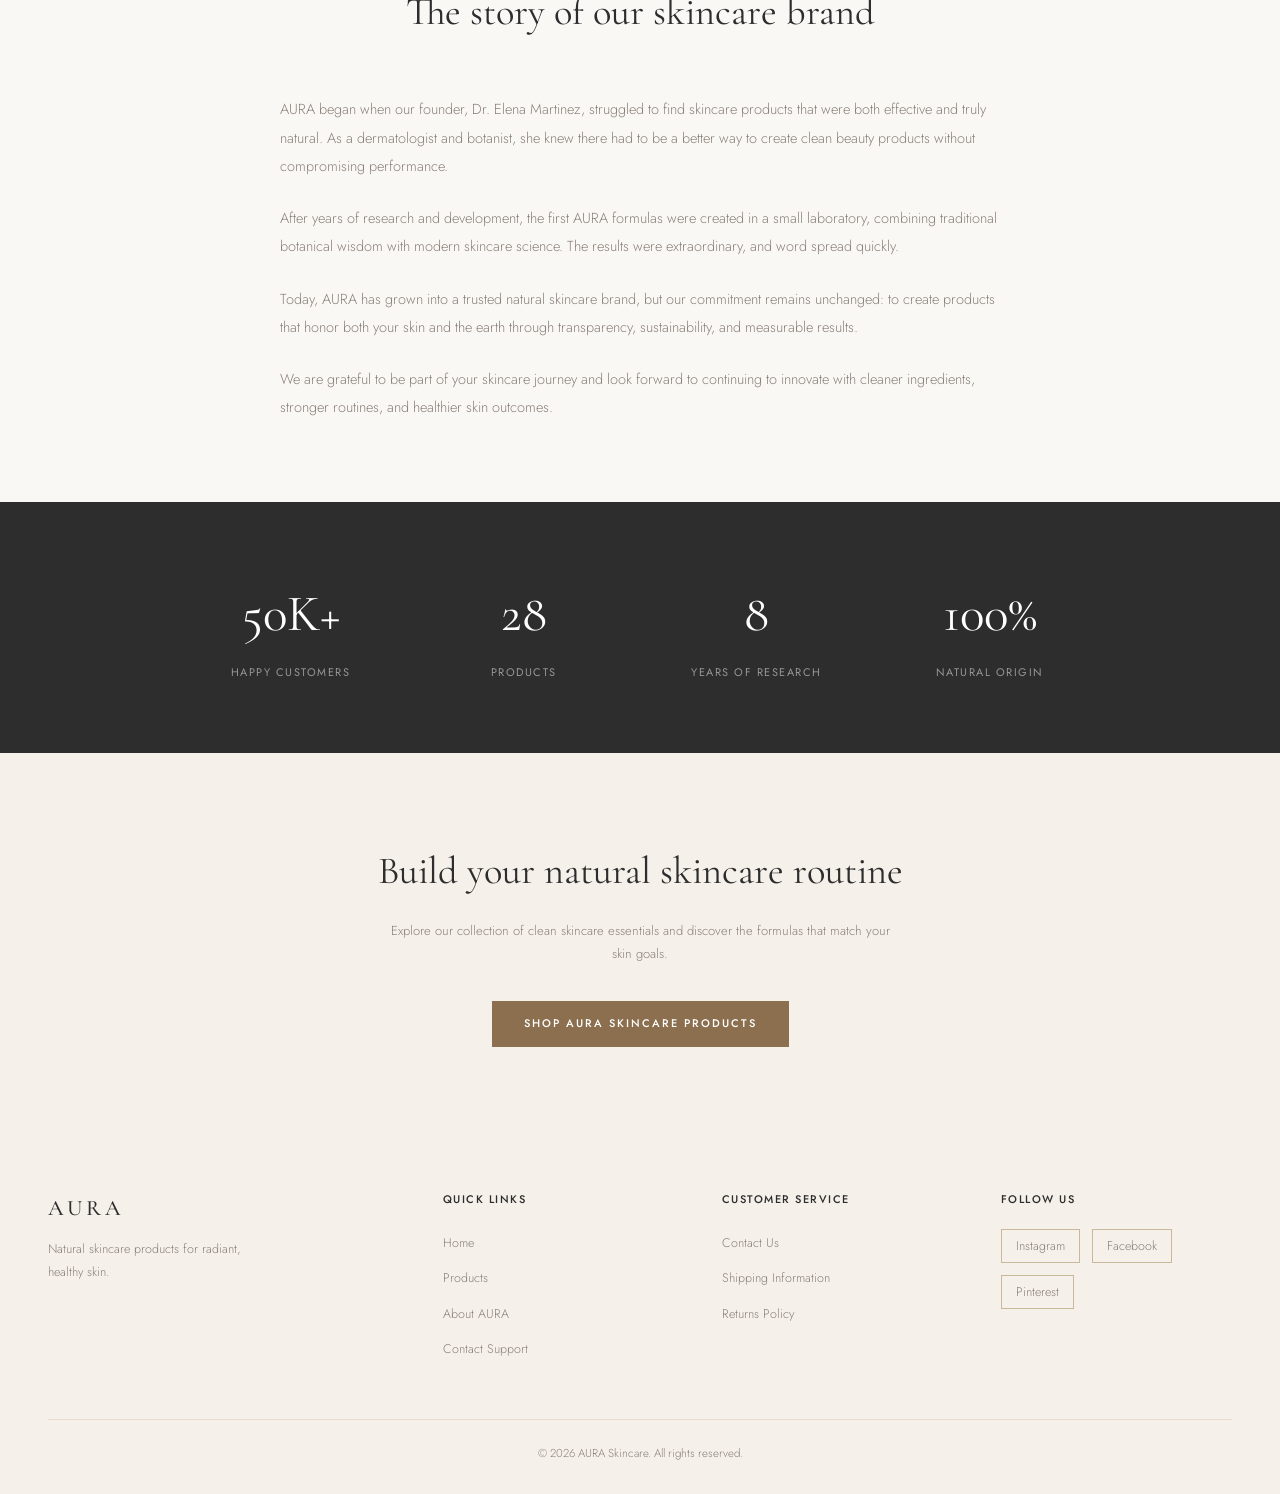
==== commit 2e5c1cf9: "Updated project files" ====
--- a/about.html
+++ b/about.html
@@ -204,14 +204,40 @@
 <header class="site-header">
   <nav aria-label="Primary navigation">
     <a href="index.html" class="nav-logo">AURA</a>
-    <ul class="nav-links">
+    <ul class="nav-links" id="primaryMenu">
       <li><a href="index.html">Home</a></li>
       <li><a href="products.html">Products</a></li>
       <li><a href="about.html" class="active">About</a></li>
       <li><a href="contact.html">Contact</a></li>
     </ul>
+    <div class="nav-actions">
+      <button class="cart-toggle" type="button" aria-label="Open shopping cart">
+        Cart <span class="cart-count">0</span>
+      </button>
+      <button class="menu-toggle" type="button" aria-label="Open navigation menu" aria-controls="primaryMenu" aria-expanded="false">
+        <span></span>
+        <span></span>
+        <span></span>
+      </button>
+    </div>
   </nav>
 </header>
+
+<aside class="cart-drawer" aria-label="Shopping cart">
+  <div class="cart-drawer-header">
+    <h2>Your Cart</h2>
+    <button class="cart-close" type="button" aria-label="Close shopping cart">×</button>
+  </div>
+  <div class="cart-items">
+    <p class="cart-empty">Your cart is empty.</p>
+  </div>
+  <div class="cart-summary">
+    <span>Total</span>
+    <strong class="cart-total">$0</strong>
+  </div>
+  <button class="btn-primary clear-cart" type="button">Clear Cart</button>
+</aside>
+<div class="cart-overlay"></div>
 
 <main class="page-wrap" id="main-content">
   <section class="about-hero" aria-labelledby="about-hero-title">
@@ -322,5 +348,7 @@
   </div>
   <div class="footer-bottom">© 2026 AURA Skincare. All rights reserved.</div>
 </footer>
+
+<script src="script.js"></script>
 </body>
 </html>
--- a/style.css
+++ b/style.css
@@ -122,6 +122,72 @@
   color: var(--brown);
 }
 
+.nav-actions {
+  display: flex;
+  align-items: center;
+  gap: 12px;
+}
+
+.cart-toggle,
+.menu-toggle,
+.cart-close {
+  background: transparent;
+  border: 1px solid var(--sand);
+  color: var(--charcoal);
+  cursor: pointer;
+}
+
+.cart-toggle {
+  min-height: 38px;
+  padding: 0 14px;
+  font-size: 11px;
+  letter-spacing: 1.5px;
+  text-transform: uppercase;
+}
+
+.cart-count {
+  display: inline-flex;
+  align-items: center;
+  justify-content: center;
+  min-width: 20px;
+  height: 20px;
+  margin-left: 6px;
+  border-radius: 50%;
+  background: var(--brown);
+  color: white;
+  font-size: 11px;
+  letter-spacing: 0;
+}
+
+.menu-toggle {
+  display: none;
+  width: 40px;
+  height: 38px;
+  align-items: center;
+  justify-content: center;
+  flex-direction: column;
+  gap: 5px;
+}
+
+.menu-toggle span {
+  width: 18px;
+  height: 1.5px;
+  background: var(--charcoal);
+  transition: transform 0.2s, opacity 0.2s;
+}
+
+.menu-toggle.is-open span:nth-child(1) {
+  transform: translateY(6.5px) rotate(45deg);
+}
+
+.menu-toggle.is-open span:nth-child(2) {
+  opacity: 0;
+}
+
+.menu-toggle.is-open span:nth-child(3) {
+  transform: translateY(-6.5px) rotate(-45deg);
+}
+
 .page-wrap {
   min-height: calc(100vh - 64px);
 }
@@ -254,6 +320,16 @@
   color: var(--charcoal);
 }
 
+.cart-status {
+  max-width: 1100px;
+  margin: 0 auto 24px;
+  color: var(--brown);
+  font-size: 12px;
+  letter-spacing: 0.08em;
+  text-align: center;
+  text-transform: uppercase;
+}
+
 .btn-cart {
   background: var(--brown);
   color: white;
@@ -269,6 +345,142 @@
 
 .btn-cart:hover {
   background: var(--dark-brown);
+}
+
+.btn-cart.added {
+  background: var(--dark-brown);
+}
+
+.product-card.is-hidden {
+  display: none;
+}
+
+.cart-drawer {
+  position: fixed;
+  top: 0;
+  right: 0;
+  z-index: 250;
+  width: min(100%, 380px);
+  height: 100vh;
+  background: var(--warm-white);
+  box-shadow: -18px 0 50px rgba(45, 45, 45, 0.16);
+  padding: 28px;
+  transform: translateX(105%);
+  transition: transform 0.25s ease;
+  display: flex;
+  flex-direction: column;
+}
+
+.cart-drawer.is-open {
+  transform: translateX(0);
+}
+
+.cart-overlay {
+  position: fixed;
+  inset: 0;
+  z-index: 220;
+  background: rgba(45, 45, 45, 0.32);
+  opacity: 0;
+  pointer-events: none;
+  transition: opacity 0.25s ease;
+}
+
+.cart-overlay.is-open {
+  opacity: 1;
+  pointer-events: auto;
+}
+
+.cart-drawer-header {
+  display: flex;
+  align-items: center;
+  justify-content: space-between;
+  gap: 16px;
+  padding-bottom: 20px;
+  border-bottom: 1px solid var(--sand);
+}
+
+.cart-drawer-header h2 {
+  font-family: var(--font-display);
+  font-size: 28px;
+  font-weight: 400;
+}
+
+.cart-close {
+  width: 36px;
+  height: 36px;
+  font-size: 24px;
+  line-height: 1;
+}
+
+.cart-items {
+  flex: 1;
+  overflow-y: auto;
+  padding: 22px 0;
+}
+
+.cart-empty {
+  color: var(--text-muted);
+  font-size: 13px;
+  text-align: center;
+  margin-top: 40px;
+}
+
+.cart-item {
+  display: grid;
+  grid-template-columns: 1fr auto;
+  gap: 8px 16px;
+  padding: 16px 0;
+  border-bottom: 1px solid var(--sand);
+}
+
+.cart-item-name {
+  font-family: var(--font-display);
+  font-size: 19px;
+  color: var(--charcoal);
+}
+
+.cart-item-price,
+.cart-item-quantity {
+  color: var(--text-muted);
+  font-size: 12px;
+}
+
+.cart-remove {
+  grid-row: span 2;
+  align-self: center;
+  background: transparent;
+  border: 1px solid var(--sand);
+  color: var(--brown);
+  cursor: pointer;
+  font-size: 11px;
+  letter-spacing: 1.2px;
+  padding: 8px 10px;
+  text-transform: uppercase;
+}
+
+.cart-summary {
+  display: flex;
+  align-items: center;
+  justify-content: space-between;
+  padding: 18px 0;
+  border-top: 1px solid var(--sand);
+  color: var(--charcoal);
+}
+
+.cart-summary span {
+  font-size: 12px;
+  letter-spacing: 1.5px;
+  text-transform: uppercase;
+}
+
+.cart-total {
+  font-family: var(--font-display);
+  font-size: 24px;
+  font-weight: 500;
+}
+
+.clear-cart {
+  width: 100%;
 }
 
 footer {
@@ -387,13 +599,6 @@
   color: rgba(255, 255, 255, 0.4);
 }
 
-.newsletter-feedback {
-  margin-top: 16px;
-  color: rgba(255, 255, 255, 0.78);
-  font-size: 12px;
-  letter-spacing: 0.04em;
-}
-
 .form-note {
   margin-top: 18px;
   text-align: center;
@@ -452,9 +657,25 @@
   }
 
   .nav-links {
+    display: none;
     width: 100%;
-    gap: 14px;
+    flex-direction: column;
+    gap: 16px;
+    padding: 18px 0 8px;
     justify-content: flex-start;
+    order: 3;
+  }
+
+  .nav-links.is-open {
+    display: flex;
+  }
+
+  .nav-actions {
+    margin-left: auto;
+  }
+
+  .menu-toggle {
+    display: inline-flex;
   }
 
   .page-wrap {
@@ -468,4 +689,8 @@
   section {
     padding: 48px 20px;
   }
-}
+
+  .cart-drawer {
+    padding: 22px;
+  }
+}
